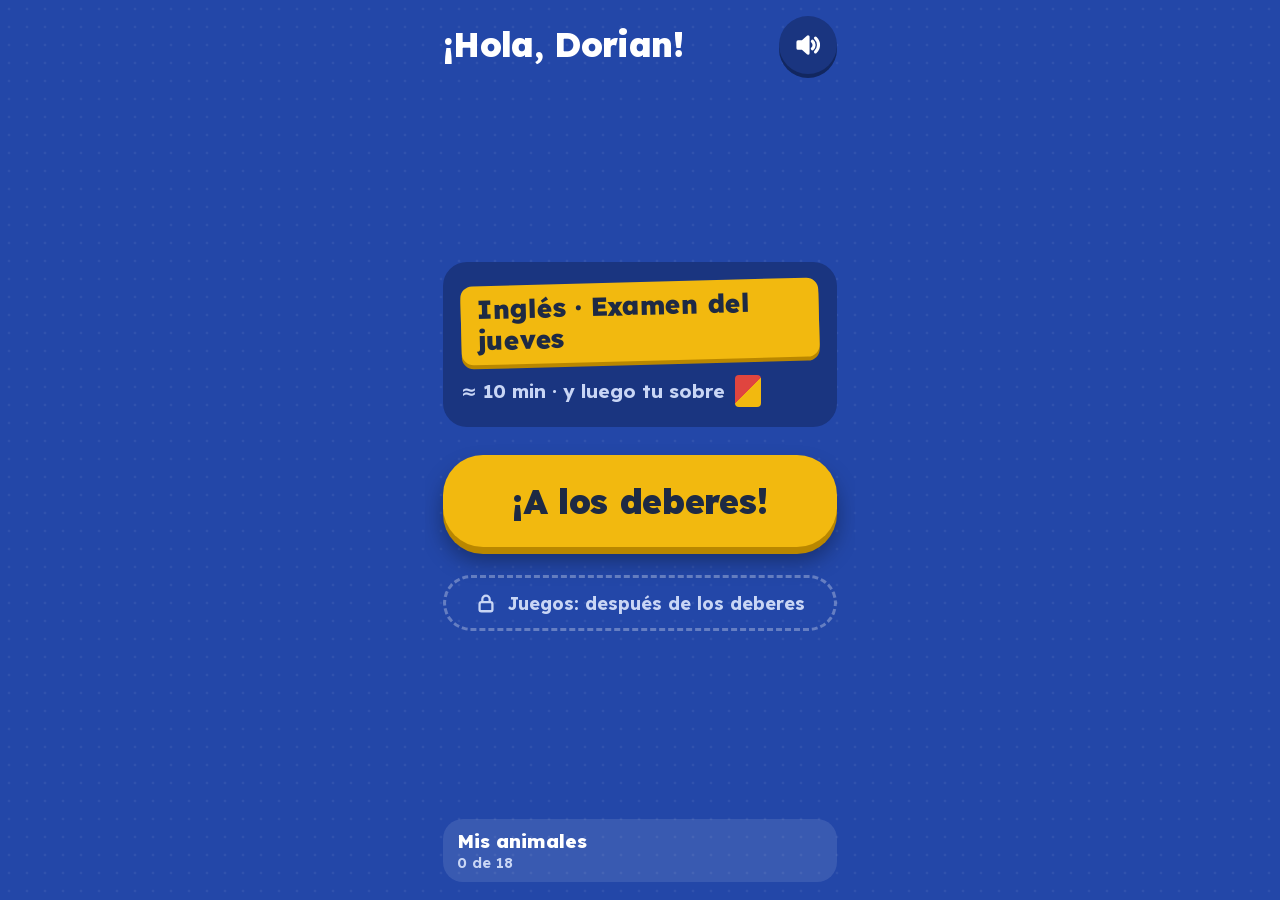
==== index.html @ 1b7db510 "Moins de précipitation : répéter le mot, cahier en jauge, rythme tranquilo - Mira y escucha : bouton" ====
<!doctype html>
<html lang="es">
<head>
<meta charset="utf-8">
<meta name="viewport" content="width=device-width,initial-scale=1,maximum-scale=1,user-scalable=no,viewport-fit=cover">
<meta name="theme-color" content="#2347A8">
<link rel="manifest" href="manifest.webmanifest">
<link rel="icon" href="icone-192.png">
<link rel="apple-touch-icon" href="icone-192.png">
<title>Deberes de hoy</title>
<link rel="preload" href="assets/fonts/lexend-latin.woff2" as="font" type="font/woff2" crossorigin>
<link rel="stylesheet" href="style.css?v=10">
<style>
  /* Accueil réduit à l'essentiel (25 nov. 2026) : le thème, le gros bouton, ses animaux. Rien ne défile. */
  html,body{height:100%;overflow:hidden;overscroll-behavior:none;touch-action:pan-x pan-y}
  .ecran{height:100dvh;min-height:0;overflow:hidden}
  header{display:flex;align-items:center;gap:12px}
  h1{flex:1;font-weight:850;font-size:clamp(28px,8.2vw,34px);letter-spacing:-.02em;line-height:1.05}
  .centre{flex:1;min-height:0;display:flex;flex-direction:column;justify-content:center;gap:28px}
  .lecon{background:var(--page-fonce);border-radius:24px;padding:20px 18px;display:flex;flex-direction:column;gap:14px}
  .lecon .bandeau{font-size:26px;line-height:1.2}
  .lecon p{display:flex;align-items:center;flex-wrap:wrap;gap:6px 10px;font-size:19px;font-weight:700;color:var(--encre-douce)}
  .mini-sobre{width:26px;height:32px;border-radius:4px;flex:none;background:linear-gradient(135deg,var(--rouge) 0 50%,var(--jaune) 50%)}
  .centre .gros{min-height:92px;font-size:34px}
  .animales{display:flex;align-items:center;gap:12px;background:rgba(255,255,255,.1);border-radius:20px;padding:10px 14px}
  .animales b{flex:1;font-size:19px;font-weight:800}
  .animales b small{display:block;font-size:15px;font-weight:600;color:var(--encre-douce)}
  .animales .derniers{display:flex}
  .animales .derniers .cromo{width:48px;padding:3px;margin-left:-12px;border-radius:8px}
  .animales .derniers .cromo .provisoire{font-size:9px}
  /* Les jeux (25 nov. 2026) : ouverts après les devoirs du jour, ou par un adulte (un calcul) */
  .centre .jugar{min-height:72px;font-size:28px}
  .cerrado{display:flex;align-items:center;justify-content:center;gap:10px;min-height:56px;border-radius:28px;border:3px dashed rgba(255,255,255,.3);color:var(--encre-douce);font-size:18px;font-weight:700;background:none;font-family:inherit;width:100%}
  .cerrado svg{width:22px;height:22px;flex:none}
  .gate{position:fixed;inset:0;z-index:10;background:rgba(15,25,60,.92);display:flex;flex-direction:column;align-items:center;justify-content:center;gap:16px;padding:24px;text-align:center}
  .gate[hidden]{display:none}
  .gate h2{font-size:24px;font-weight:850}
  .gate p{font-size:17px;color:var(--encre-douce);max-width:28ch;line-height:1.35}
  .gate .calc{font-size:34px;font-weight:900}
  .gate input{width:150px;font:inherit;font-size:32px;font-weight:800;text-align:center;border-radius:16px;border:3px solid #fff;padding:8px;color:var(--marine)}
  .gate input.faux{animation:non .35s}
  @keyframes non{25%{transform:translateX(-8px)}75%{transform:translateX(8px)}}
  .gate .gros{max-width:320px}
</style>
</head>
<body>
<main class="ecran">
  <header>
    <h1>¡Hola, Dorian!</h1>
    <button class="rond" id="ecouter" aria-label="Escuchar"></button>
  </header>

  <div class="centre">
    <section class="lecon">
      <span class="bandeau" id="bandeau"></span>
      <p>≈ 10 min · y luego tu sobre <span class="mini-sobre" aria-hidden="true"></span></p>
    </section>
    <a class="gros" id="go">¡A los deberes!</a>
    <div id="juegos"></div>
  </div>

  <a class="animales" href="album-animales.html"><b>Mis animales<small id="compte"></small></b><span class="derniers" id="derniers"></span></a>
</main>

<!-- Pour un adulte : ouvrir les jeux pour la journée (jour sans devoirs, week-end…). Un calcul que Dorian ne sait pas encore faire. -->
<section class="gate" id="gate" hidden>
  <h2>Para papá o mamá</h2>
  <p>Los juegos se abren después de los deberes. Para abrirlos hoy, resuelve:</p>
  <span class="calc" id="calc"></span>
  <input id="rep" type="number" inputmode="numeric" autocomplete="off" aria-label="Resultado">
  <button class="gros" id="valider">Abrir los juegos hoy</button>
  <button class="gros clair" id="annuler">Cancelar</button>
</section>

<script src="commun.js?v=10"></script>
<script src="lecons.js?v=11"></script>
<script src="maths.js?v=15"></script>
<script src="animaux.js?v=12"></script>
<script src="sync.js?v=6"></script>
<script src="deberes.js?v=5"></script>
<script>const NE_PAS_VERROUILLER = true;</script>
<script src="pause-commun.js?v=2"></script>
<script>
  // La séance du jour est choisie par deberes.js (réglages des parents, contrôles, Repaso) ; ?lecon=X l'impose.
  const DEMANDEE = new URLSearchParams(location.search).get("lecon");
  const $ = (id) => document.getElementById(id);
  $("ecouter").innerHTML = ICONES.hautparleur;
  function afficherAnimaux() {
    const mes = collection();
    $("compte").textContent = `${mes.length} de ${ANIMAUX.length}`;
    $("derniers").innerHTML = "";
    mes.slice(-3).forEach((n) => $("derniers").append(cromoAnimal(ANIMAUX.find((a) => a.n === n), { noms: false })));
  }
  afficherAnimaux();

  // Les jeux : « ¡A jugar! » une fois la séance du jour finie (ou ouverts par un adulte), sinon un bouton fermé.
  const CADENAS = `<svg viewBox="0 0 24 24"><rect x="5" y="11" width="14" height="10" rx="2" fill="none" stroke="currentColor" stroke-width="2.5"/><path d="M8 11V8a4 4 0 0 1 8 0v3" fill="none" stroke="currentColor" stroke-width="2.5"/></svg>`;
  function afficherJuegos() {
    $("juegos").innerHTML = juegosAbiertos()
      ? `<a class="gros vert jugar" href="juegos.html">¡A jugar!</a>`
      : `<button class="cerrado" id="cerrado">${CADENAS}Juegos: después de los deberes</button>`;
    if ($("cerrado")) $("cerrado").addEventListener("click", ouvrirGate);
  }
  afficherJuegos();
  let attendu;
  function nouveauCalcul() {
    const a = 6 + Math.floor(Math.random() * 4), b = 6 + Math.floor(Math.random() * 4), c = 11 + Math.floor(Math.random() * 30);
    attendu = a * b + c;
    $("calc").textContent = `${a} × ${b} + ${c} = ?`;
    $("rep").value = "";
  }
  function ouvrirGate() {
    dire("Los juegos se abren después de los deberes. ¡Primero, a los deberes!");
    nouveauCalcul(); $("gate").hidden = false;
  }
  $("annuler").addEventListener("click", () => { $("gate").hidden = true; });
  $("valider").addEventListener("click", () => {
    if (+$("rep").value === attendu) { ouvrirJuegosHoy(); $("gate").hidden = true; afficherJuegos(); sonBien(); return; }
    $("rep").classList.remove("faux"); void $("rep").offsetWidth; $("rep").classList.add("faux");
    setTimeout(nouveauCalcul, 400);
  });

  let ID;
  function afficher() {
    ID = LECONS[DEMANDEE] ? DEMANDEE : Deberes.leconDuJour().id;
    const L = LECONS[ID];
    $("bandeau").textContent = L.titre;
    $("go").href = "seance.html?lecon=" + ID;
  }
  afficher();
  $("ecouter").addEventListener("click", () =>
    dire(`¡Hola Dorian! Hoy: ${LECONS[ID].titre}. Al terminar, abrirás un sobre con un animal sorpresa. Toca: a los deberes.`));

  // Synchronisation : une séance restée en attente part, et les réglages des parents arrivent (sans rien bloquer).
  // La progression (cromos, leçons faites, points à revoir) est fusionnée avec celle des autres téléphones de Dorian.
  function synchroniser() {
    Deberes.recuperer();
    Sync.vider();
    Promise.all([
      Sync.rafraichirAjustes().catch((err) => { console.warn("Ajustes:", err.message); return null; }),
      Sync.synchroniserProgreso(),
    ]).then(([a, p]) => {
      if (p) { Deberes.reconstruireRepaso(); afficherAnimaux(); afficherJuegos(); }
      if (a || p) afficher();
    });
  }

  // Brancher un nouvel appareil avec le lien (ou le QR code) créé sur la page des parents : …#conectar=…&nombre=…
  const H = new URLSearchParams(location.hash.slice(1));
  if (H.get("conectar")) {
    history.replaceState(null, "", location.pathname + location.search); // la clé ne reste pas dans l'adresse
    Sync.brancher(H.get("conectar"), H.get("nombre") || "")
      .then(() => { alert("¡Listo! Este móvil está conectado" + (H.get("nombre") ? ": " + H.get("nombre") : "") + ". Los cromos y los deberes de Dorian llegarán solos."); synchroniser(); })
      .catch((err) => alert("No se pudo conectar: " + err.message + ". Prueba otra vez con conexión."));
  } else synchroniser();
  document.addEventListener("visibilitychange", () => { if (document.visibilityState === "visible") { Sync.vider(); Sync.synchroniserProgreso(); } });

  // Brancher ce téléphone sur le Google Sheet : appui long (2 s) sur « ¡Hola, Dorian! ». Rien de visible pour Dorian.
  let appui;
  const titre = document.querySelector("h1");
  titre.addEventListener("pointerdown", () => { appui = setTimeout(conectar, 2000); });
  ["pointerup", "pointerleave", "pointercancel"].forEach((ev) => titre.addEventListener(ev, () => clearTimeout(appui)));
  titre.addEventListener("contextmenu", (ev) => ev.preventDefault());
  async function conectar() {
    const ya = Sync.lien();
    const texte = prompt((ya ? "Este teléfono ya está conectado.\n" : "") + "Pega el enlace del script de Google (termina en /exec#clave):");
    if (!texte) return;
    const nombre = prompt("¿Cómo se llama este móvil? (por ejemplo: móvil de Dorian, móvil de la abuela)", ya?.nombre || "móvil de Dorian");
    try { await Sync.brancher(texte, nombre || ""); alert("Conectado. Los ajustes de papá y mamá llegarán solos."); synchroniser(); }
    catch (err) { alert("No se pudo conectar: " + err.message + "."); }
  }
</script>
</body>
</html>
---- style.css ----
@font-face{font-family:"Lexend";font-style:normal;font-weight:100 900;font-display:swap;src:url("assets/fonts/lexend-latin-ext.woff2") format("woff2");unicode-range:U+0100-02BA,U+02BD-02C5,U+02C7-02CC,U+02CE-02D7,U+02DD-02FF,U+1E00-1EFF,U+2020,U+20A0-20AB,U+20AD-20C0,U+2113,U+2C60-2C7F,U+A720-A7FF}
@font-face{font-family:"Lexend";font-style:normal;font-weight:100 900;font-display:swap;src:url("assets/fonts/lexend-latin.woff2") format("woff2");unicode-range:U+0000-00FF,U+0131,U+0152-0153,U+02BB-02BC,U+02C6,U+02DA,U+02DC,U+0304,U+0308,U+0329,U+2000-206F,U+20AC,U+2122,U+2191,U+2193,U+2212,U+2215,U+FEFF,U+FFFD}

:root{
  --page:#2347A8; --page-fonce:#1A3580; --page-ombre:#122760;
  --jaune:#F2B90F; --jaune-f:#B98700;
  --rouge:#E0453F; --rouge-f:#A82B26;
  --vert:#2E9E57; --vert-f:#1F7340;
  --orange:#F08A1C;
  --marine:#1E2A44;
  --blanc:#FFFFFF; --ciel:#E7F0FF;
  --encre:#FFFFFF; --encre-douce:#C9D6F5;
  --ease:cubic-bezier(.16,1,.3,1);
  font-family:"Lexend",system-ui,sans-serif;
}
*{box-sizing:border-box;margin:0;padding:0}
html,body{height:100%}
body{min-height:100dvh;background:var(--page);color:var(--encre);overflow-x:hidden;-webkit-tap-highlight-color:transparent;user-select:none;-webkit-user-select:none;
  background-image:radial-gradient(rgba(255,255,255,.06) 1.5px,transparent 1.6px);background-size:18px 18px}
::selection{background:var(--jaune);color:var(--marine)}
button{font:inherit;color:inherit;border:0;background:none;cursor:pointer;touch-action:manipulation}
button:focus-visible,a:focus-visible{outline:4px solid var(--jaune);outline-offset:4px;border-radius:18px}
a{color:inherit;text-decoration:none}

.ecran{max-width:430px;margin:0 auto;min-height:100dvh;display:flex;flex-direction:column;padding:max(16px,env(safe-area-inset-top)) 18px max(18px,env(safe-area-inset-bottom))}

/* Bandeau d'album, légèrement de travers */
.bandeau{display:inline-block;align-self:flex-start;background:var(--jaune);color:var(--marine);font-weight:850;font-size:24px;letter-spacing:-.01em;
  padding:8px 16px 9px;border-radius:12px;transform:rotate(-1.5deg);box-shadow:0 4px 0 var(--jaune-f)}

/* Cromo */
.cromo{position:relative;display:flex;flex-direction:column;border-radius:12px;background:var(--blanc);padding:6px;
  box-shadow:0 6px 14px rgba(0,0,0,.4);aspect-ratio:4/3.5}
.cromo .art{flex:1;border-radius:6px;background:var(--ciel);display:grid;place-items:center;overflow:hidden}
.cromo .art svg{width:86%;height:auto}
.cromo .art .txt{font-weight:900;font-size:52px;color:var(--marine);letter-spacing:-.02em;font-variant-numeric:tabular-nums}
.cromo .art .txt.long{font-size:26px}
.cromo b{margin-top:5px;border-radius:5px;background:var(--rouge);color:#fff;font-weight:800;font-size:20px;text-align:center;padding:2px 4px 3px;line-height:1.1}
.hueco{border-radius:12px;border:3px dashed rgba(255,255,255,.5);display:grid;place-items:center;aspect-ratio:4/3.5;
  font-weight:850;font-size:32px;color:rgba(255,255,255,.55)}

/* Gros bouton */
.gros{display:flex;align-items:center;justify-content:center;gap:12px;width:100%;min-height:78px;border-radius:40px;
  background:var(--jaune);color:var(--marine);font-weight:900;font-size:30px;letter-spacing:-.01em;
  box-shadow:0 7px 0 var(--jaune-f),0 14px 22px rgba(0,0,0,.35);transition:transform .2s var(--ease),box-shadow .2s var(--ease)}
.gros:active{transform:translateY(5px);box-shadow:0 2px 0 var(--jaune-f),0 6px 10px rgba(0,0,0,.3)}
.gros.vert{background:var(--vert);color:#fff;box-shadow:0 7px 0 var(--vert-f),0 14px 22px rgba(0,0,0,.35)}
.gros.vert:active{box-shadow:0 2px 0 var(--vert-f)}
.gros.clair{background:var(--page-fonce);color:#fff;box-shadow:0 7px 0 var(--page-ombre)}
.gros svg{width:30px;height:30px}

/* Bouton rond */
.rond{width:58px;height:58px;border-radius:50%;display:grid;place-items:center;flex:none;background:var(--page-fonce);color:#fff;
  box-shadow:0 4px 0 var(--page-ombre);transition:transform .2s var(--ease)}
.rond:active{transform:translateY(3px);box-shadow:0 1px 0 var(--page-ombre)}
.rond svg{width:30px;height:30px}
.rond.jaune{background:var(--jaune);color:var(--marine);box-shadow:0 4px 0 var(--jaune-f)}

/* Chemin d'étapes (jeu de l'oie) */
.chemin{display:flex;gap:6px;align-items:center}
.chemin .case{flex:1;height:40px;border-radius:10px;background:var(--page-fonce);display:grid;place-items:center;color:var(--encre-douce);transition:background .4s var(--ease),transform .4s var(--ease)}
.chemin .case svg{width:22px;height:22px}
.chemin .case.faite{background:var(--jaune);color:var(--marine)}
.chemin .case.ici{background:#fff;color:var(--page);transform:translateY(-3px);box-shadow:0 4px 0 var(--orange)}
.chemin .case.pausa{background:transparent;border:2px dashed rgba(255,255,255,.35)}

@media (prefers-reduced-motion:reduce){
  *,*::before,*::after{animation-duration:.01ms!important;animation-iteration-count:1!important;transition-duration:.01ms!important}
}

[hidden]{display:none!important}

/* Cromos d'animaux */
.cromo.animal .art{position:relative}
.cromo.animal .art img{position:absolute;inset:0;width:100%;height:100%;object-fit:cover;z-index:1}
.cromo.animal .provisoire{font-weight:850;font-size:20px;text-align:center;padding:6px;line-height:1.1;text-transform:capitalize}
.cromo.animal b{background:var(--marine)}
.cromo.animal.oro{background:linear-gradient(135deg,#F7D774,#E0A800 45%,#FFE9A3 55%,#C98F00);}
.cromo.animal.oro b{background:#B07A00}
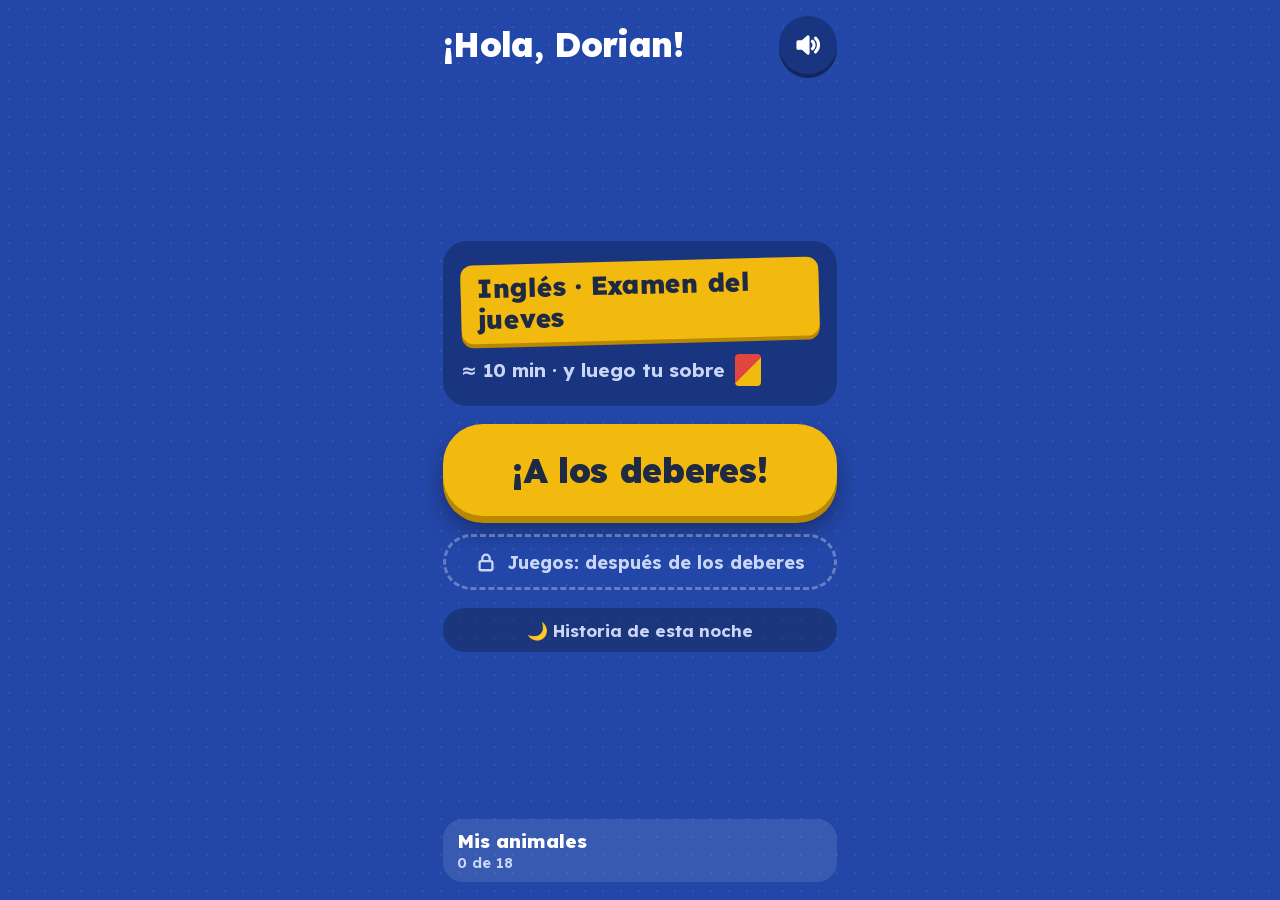
==== commit 672b5fef: "Histoires du soir : les 3 premiers chapitres (mode nuit), accès 🌙 sur l'accueil, progression synchro" ====
--- a/index.html
+++ b/index.html
@@ -22,6 +22,13 @@
   .lecon p{display:flex;align-items:center;flex-wrap:wrap;gap:6px 10px;font-size:19px;font-weight:700;color:var(--encre-douce)}
   .mini-sobre{width:26px;height:32px;border-radius:4px;flex:none;background:linear-gradient(135deg,var(--rouge) 0 50%,var(--jaune) 50%)}
   .centre .gros{min-height:92px;font-size:34px}
+  /* Les histoires du soir (26 nov. 2026) : discrètes le jour ; à partir de 19 h 30, mises en avant (en premier si les devoirs sont faits). */
+  .noche{display:flex;align-items:center;justify-content:center;min-height:44px;border-radius:22px;font-size:17px;font-weight:700;color:var(--encre-douce);background:rgba(16,23,46,.35);white-space:nowrap;gap:8px}
+  .noche.soir{min-height:64px;border-radius:32px;font-size:23px;font-weight:850;color:#ECE5D3;background:#10172E;box-shadow:0 6px 0 #070B19}
+  .centre:has(.noche){gap:18px}
+  .centre:has(.noche.soir){gap:14px}
+  .centre:has(.noche.soir) .gros{min-height:76px;font-size:30px}
+  .centre:has(.noche.soir) .lecon{padding:14px 16px;gap:10px}
   .animales{display:flex;align-items:center;gap:12px;background:rgba(255,255,255,.1);border-radius:20px;padding:10px 14px}
   .animales b{flex:1;font-size:19px;font-weight:800}
   .animales b small{display:block;font-size:15px;font-weight:600;color:var(--encre-douce)}
@@ -57,6 +64,7 @@
     </section>
     <a class="gros" id="go">¡A los deberes!</a>
     <div id="juegos"></div>
+    <a class="noche" id="noche" href="historias.html">🌙 Historia de esta noche</a>
   </div>
 
   <a class="animales" href="album-animales.html"><b>Mis animales<small id="compte"></small></b><span class="derniers" id="derniers"></span></a>
@@ -72,14 +80,14 @@
   <button class="gros clair" id="annuler">Cancelar</button>
 </section>
 
-<script src="commun.js?v=10"></script>
-<script src="lecons.js?v=11"></script>
+<script src="commun.js?v=11"></script>
+<script src="lecons.js?v=14"></script>
 <script src="maths.js?v=15"></script>
 <script src="animaux.js?v=12"></script>
-<script src="sync.js?v=6"></script>
-<script src="deberes.js?v=5"></script>
+<script src="sync.js?v=8"></script>
+<script src="deberes.js?v=6"></script>
 <script>const NE_PAS_VERROUILLER = true;</script>
-<script src="pause-commun.js?v=2"></script>
+<script src="pause-commun.js?v=4"></script>
 <script>
   // La séance du jour est choisie par deberes.js (réglages des parents, contrôles, Repaso) ; ?lecon=X l'impose.
   const DEMANDEE = new URLSearchParams(location.search).get("lecon");
@@ -102,6 +110,12 @@
     if ($("cerrado")) $("cerrado").addEventListener("click", ouvrirGate);
   }
   afficherJuegos();
+  function afficherNoche() {
+    const d = new Date(), soir = d.getHours() * 60 + d.getMinutes() >= 19 * 60 + 30 || new URLSearchParams(location.search).has("noche");
+    $("noche").classList.toggle("soir", soir);
+    if (soir && juegosAbiertos()) $("go").before($("noche")); // devoirs faits : l'histoire d'abord
+  }
+  afficherNoche();
   let attendu;
   function nouveauCalcul() {
     const a = 6 + Math.floor(Math.random() * 4), b = 6 + Math.floor(Math.random() * 4), c = 11 + Math.floor(Math.random() * 30);
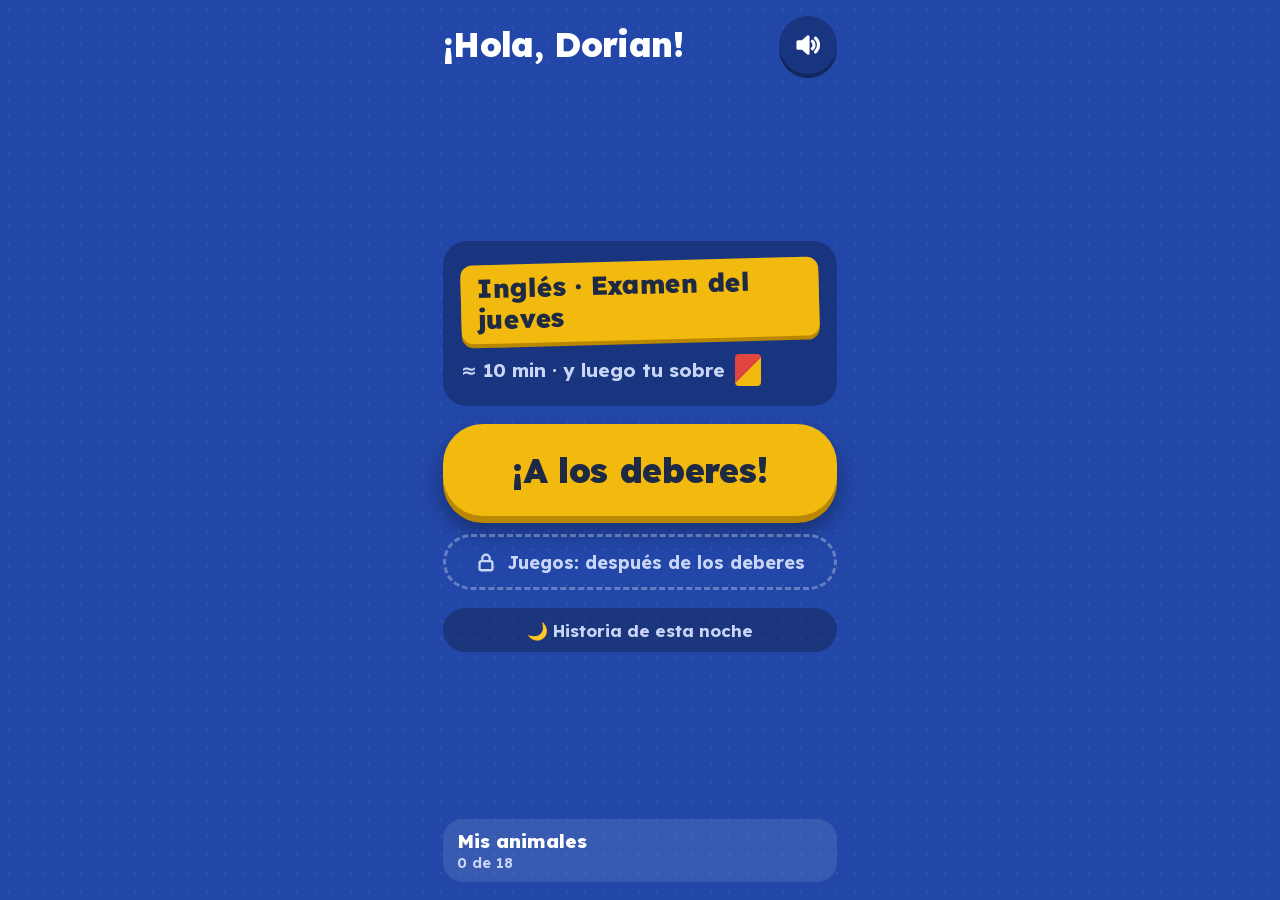
==== commit 92a08baf: "Toujours la dernière version : service worker À chaque ouverture, l'appli redemande les pages au sit" ====
--- a/index.html
+++ b/index.html
@@ -184,5 +184,6 @@
     catch (err) { alert("No se pudo conectar: " + err.message + "."); }
   }
 </script>
+<script>if ("serviceWorker" in navigator) navigator.serviceWorker.register("sw.js").catch(() => {});</script>
 </body>
 </html>
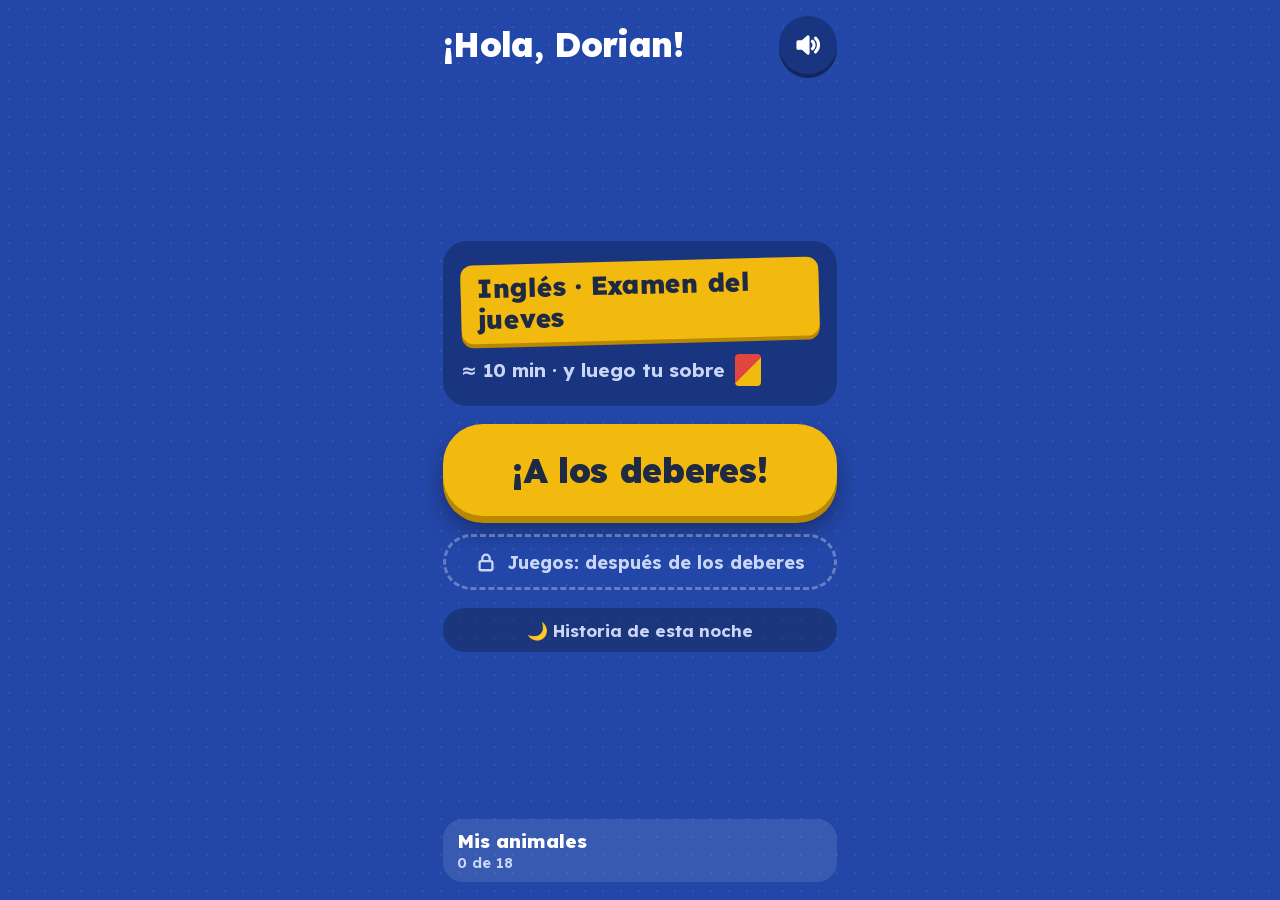
==== commit 77969734: "Séance : démarrage direct, reprise après une sortie, « ¿Quieres salir? » au geste retour Co-Authored" ====
--- a/index.html
+++ b/index.html
@@ -85,7 +85,7 @@
 <script src="maths.js?v=15"></script>
 <script src="animaux.js?v=12"></script>
 <script src="sync.js?v=8"></script>
-<script src="deberes.js?v=6"></script>
+<script src="deberes.js?v=7"></script>
 <script>const NE_PAS_VERROUILLER = true;</script>
 <script src="pause-commun.js?v=4"></script>
 <script>
